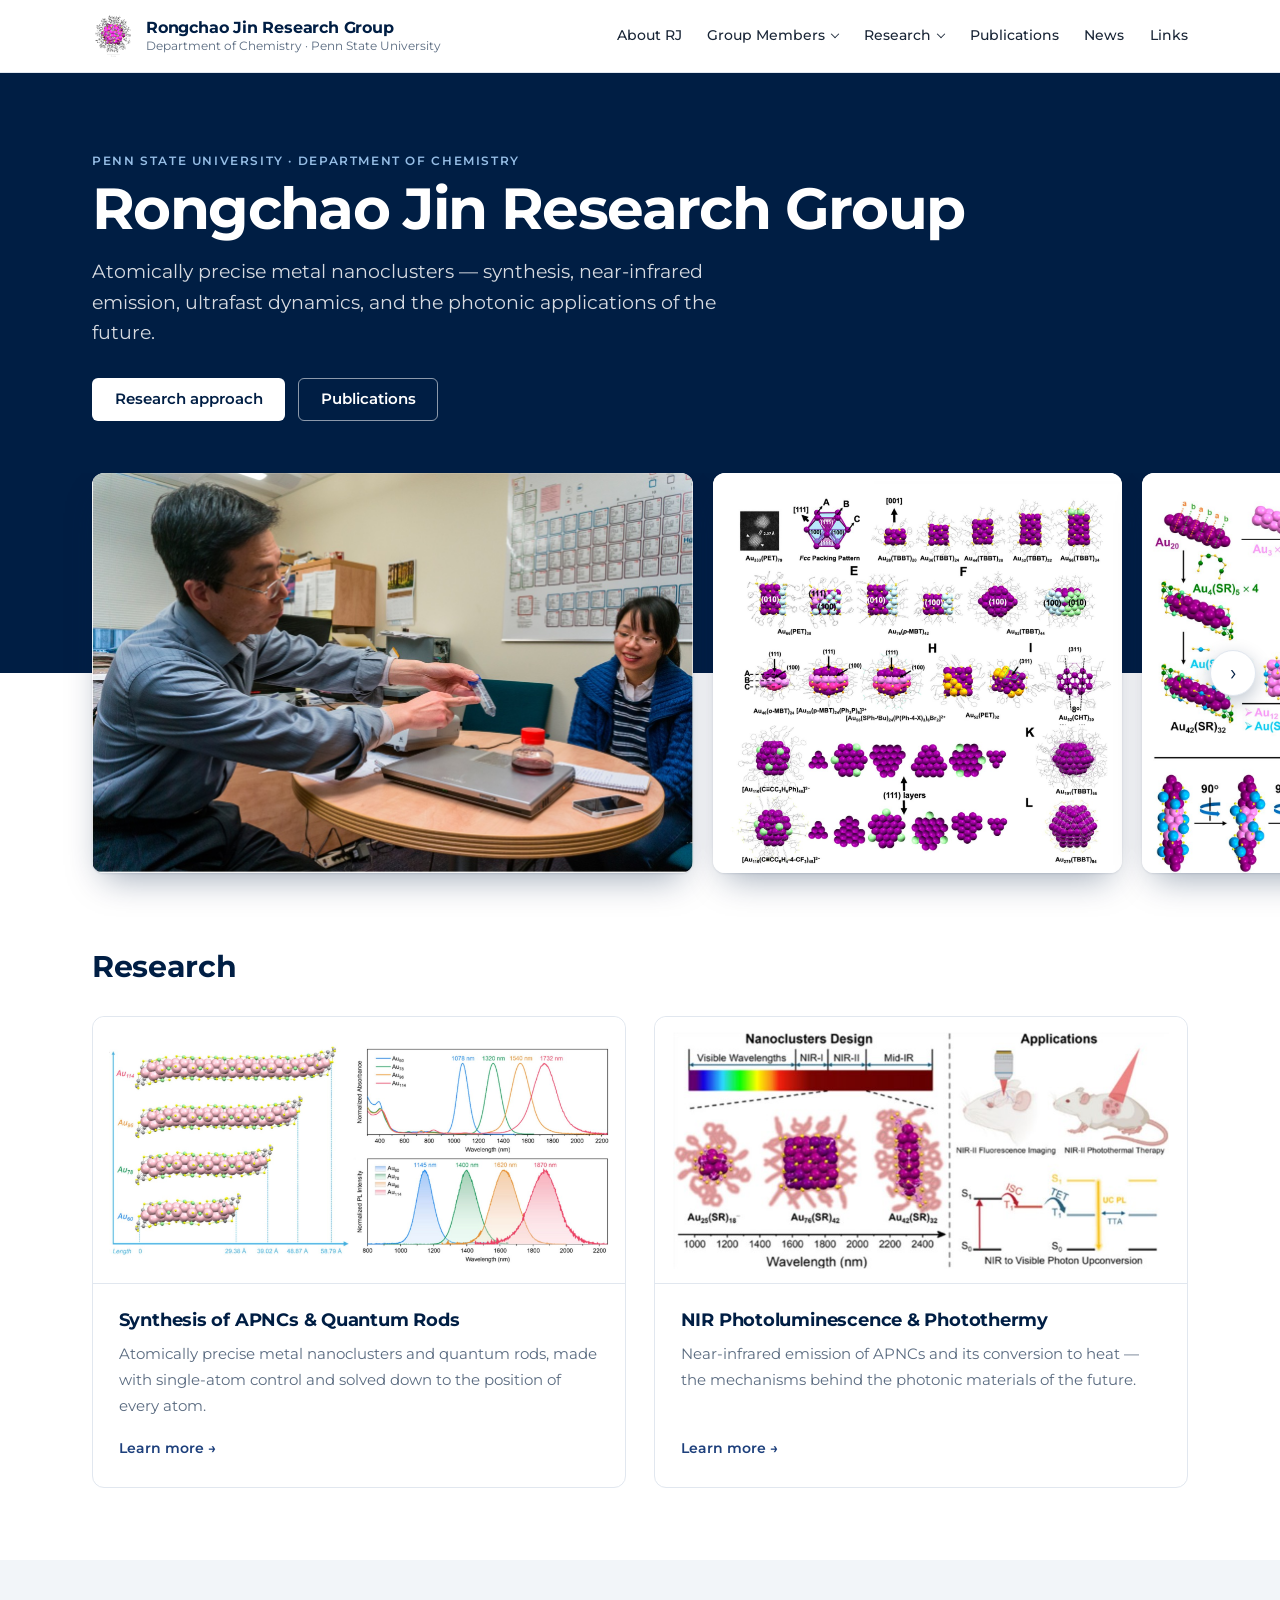
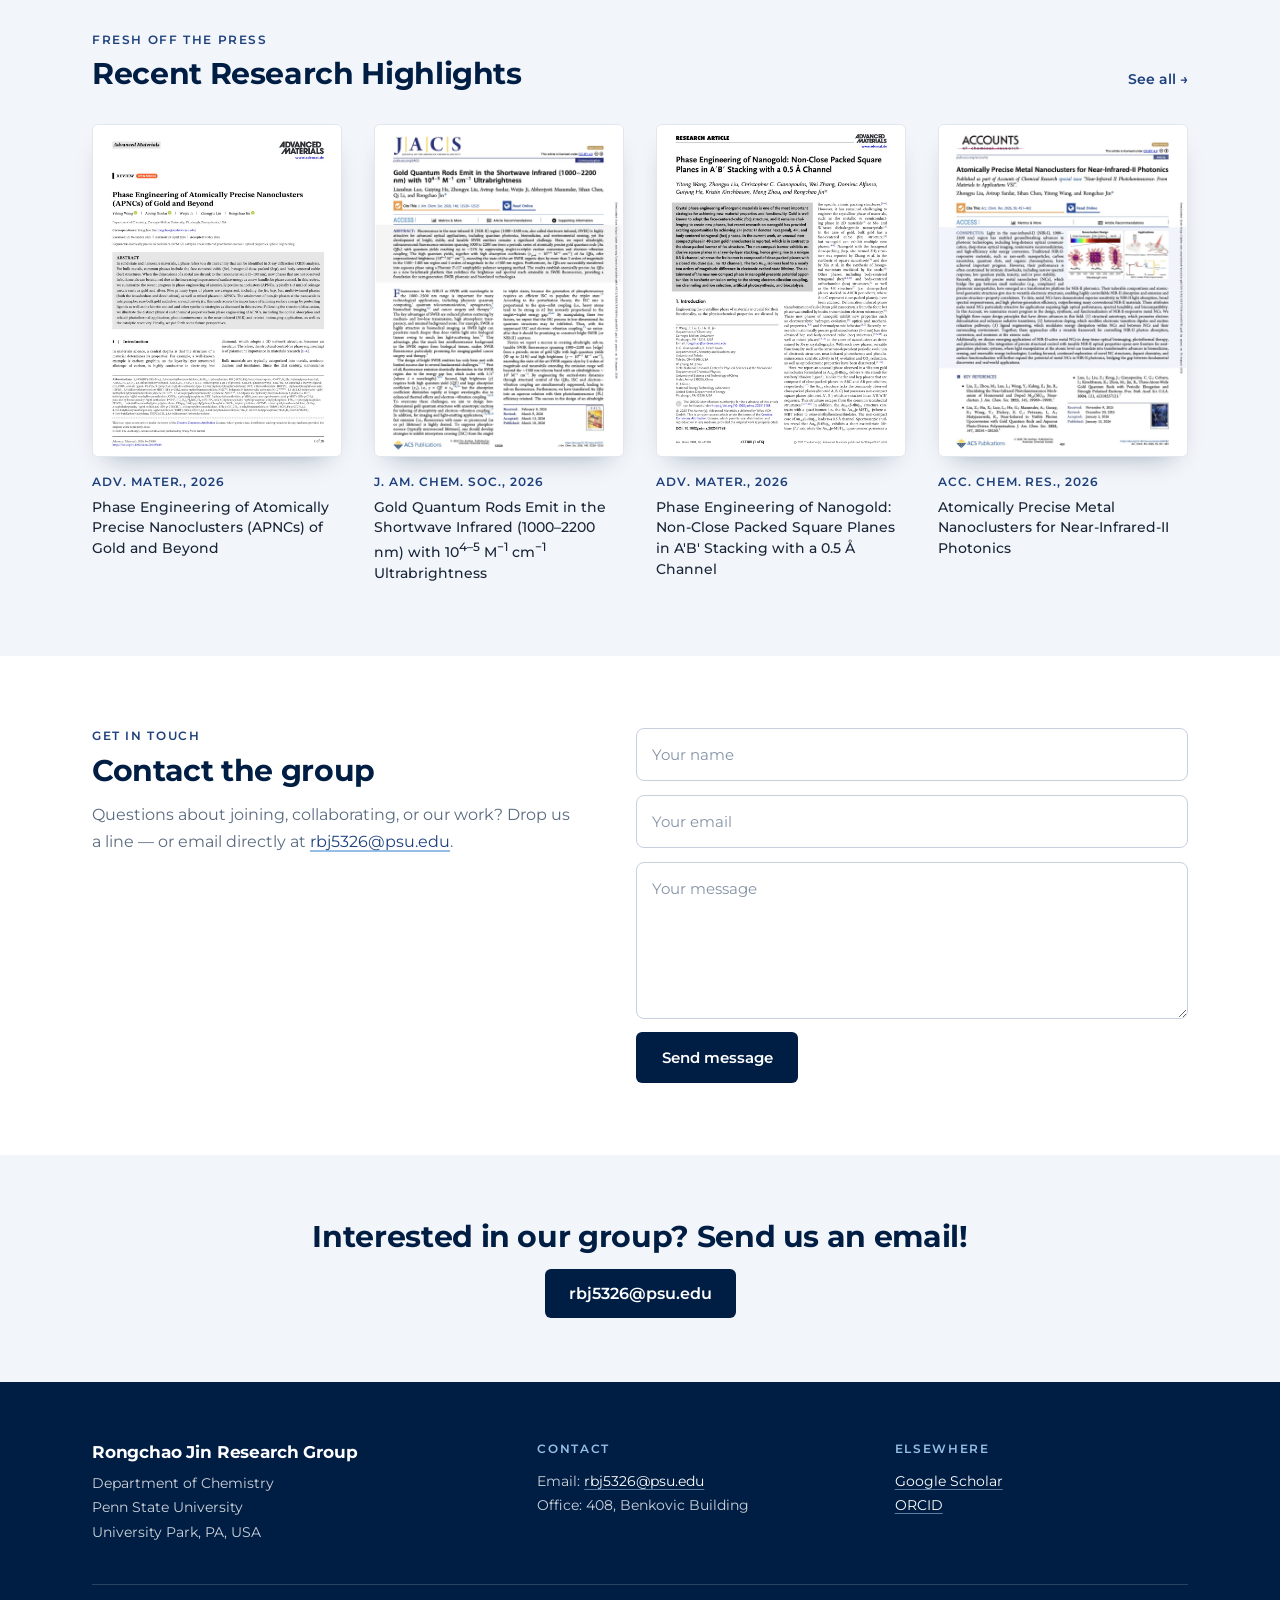
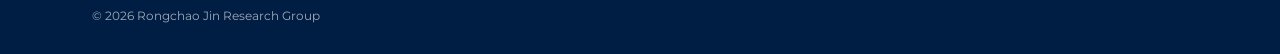
==== index.html @ 64a47c7a "Add files via upload" ====
<!DOCTYPE html>
<html lang="en">
<head>
<meta charset="UTF-8">
<meta name="viewport" content="width=device-width, initial-scale=1">
<title>Rongchao Jin Research Group — Department of Chemistry, Penn State University</title>
<meta name="description" content="The Jin Research Group at Penn State University: atomically precise metal nanoclusters, NIR emission, ultrafast dynamics and photonic applications.">
<meta name="theme-color" content="#001E44">
<link rel="icon" type="image/png" href="images/favicon.png">
<link rel="apple-touch-icon" href="images/apple-touch-icon.png">
<link rel="preconnect" href="https://fonts.googleapis.com">
<link rel="preconnect" href="https://fonts.gstatic.com" crossorigin>
<link rel="stylesheet" href="assets/style.css">
</head>
<body>
<div id="site-header"></div>

<!-- ══════════ HERO (navy band at the top) ══════════ -->
<div class="hero">
  <div class="wrap">
    <span class="eyebrow">Penn State University · Department of Chemistry</span>
    <h1>Rongchao Jin Research Group</h1>
    <p class="lede">
      Atomically precise metal nanoclusters — synthesis, near-infrared emission,
      ultrafast dynamics, and the photonic applications of the future.
    </p>
    <div class="hero-cta">
      <a class="btn btn-solid" href="research-approach.html">Research approach</a>
      <a class="btn btn-ghost" href="publications.html">Publications</a>
    </div>
  </div>
</div>

<!-- ══════════ PICTURE REEL ══════════
     Every picture is shown whole, all at the same height, and the strip scrolls
     sideways (swipe, drag, or the round arrow buttons). Any picture shape works.
     Click a picture to see it large.
     Add a picture:    copy one <div class="slide">…</div> line, change the file name and the alt text.
     Remove a picture: delete its line. -->
<div class="carousel-wrap" role="region" aria-label="Pictures from the group">
  <button class="car-btn car-prev" type="button" aria-label="Previous picture">‹</button>
  <div class="carousel" id="banner-car">
    <div class="slide"><img src="images/banner1.jpg" alt="Two researchers looking at a sample vial at a table in the group office"></div>
    <div class="slide"><img src="images/banner2.jpg" alt="Crystal structures of a series of gold nanoclusters and their atomic packing patterns"></div>
    <div class="slide"><img src="images/banner3.jpg" alt="Rod-shaped gold nanoclusters growing in length from Au42 to Au114"></div>
    <div class="slide"><img src="images/banner4.jpg" alt="Packing of nanoclusters in a crystal lattice viewed along the [001] direction"></div>
    <div class="slide"><img src="images/banner5.jpg" alt="Double-helical arrangement of nanoclusters in a crystal, shown as blue and cyan strands"></div>
  </div>
  <button class="car-btn car-next" type="button" aria-label="Next picture">›</button>
</div>

<!-- ══════════ RESEARCH THEMES (two tiles) ══════════ -->
<section class="block">
  <div class="wrap">
    <div class="section-head"><h2>Research</h2></div>
    <div class="cards two">
      <div class="card">
        <a class="card-figure" href="research-approach.html#theme-1" tabindex="-1" aria-hidden="true"><img src="images/theme-1.jpg" alt="" loading="lazy"></a>
        <h3>Synthesis of APNCs &amp; Quantum Rods</h3>
        <p>Atomically precise metal nanoclusters and quantum rods, made with single-atom
           control and solved down to the position of every atom.</p>
        <a class="cardlink" href="research-approach.html#theme-1">Learn more →</a>
      </div>
      <div class="card">
        <a class="card-figure" href="research-approach.html#theme-2" tabindex="-1" aria-hidden="true"><img src="images/theme-2.jpg" alt="" loading="lazy"></a>
        <h3>NIR Photoluminescence &amp; Photothermy</h3>
        <p>Near-infrared emission of APNCs and its conversion to heat — the mechanisms
           behind the photonic materials of the future.</p>
        <a class="cardlink" href="research-approach.html#theme-2">Learn more →</a>
      </div>
    </div>
  </div>
</section>

<!-- ══════════ RECENT RESEARCH HIGHLIGHTS — four papers ══════════
     Each paper is one <a class="pubpic"> block:
       href       where a click goes (the paper's DOI link, or publications.html)
       pubimg     picture of the paper (portrait, e.g. its first page), in images/
       cap        journal and year
       cap-title  title of the paper -->
<section class="block alt">
  <div class="wrap">
    <div class="section-head">
      <h2><span class="eyebrow">Fresh off the press</span>Recent Research Highlights</h2>
      <a class="more" href="publications.html">See all →</a>
    </div>
    <div class="pubpics">
      <a class="pubpic" href="publications.html">
        <img class="pubimg" src="images/pub-1.jpg" alt="" loading="lazy">
        <span class="cap">Adv. Mater., 2026</span>
        <span class="cap-title">Phase Engineering of Atomically Precise Nanoclusters (APNCs) of Gold and Beyond</span>
      </a>
      <a class="pubpic" href="publications.html">
        <img class="pubimg" src="images/pub-2.jpg" alt="" loading="lazy">
        <span class="cap">J. Am. Chem. Soc., 2026</span>
        <span class="cap-title">Gold Quantum Rods Emit in the Shortwave Infrared (1000–2200 nm) with 10<sup>4–5</sup> M<sup>−1</sup> cm<sup>−1</sup> Ultrabrightness</span>
      </a>
      <a class="pubpic" href="https://doi.org/10.1002/adma.202517188" target="_blank" rel="noopener">
        <img class="pubimg" src="images/pub-3.jpg" alt="" loading="lazy">
        <span class="cap">Adv. Mater., 2026</span>
        <span class="cap-title">Phase Engineering of Nanogold: Non-Close Packed Square Planes in A′B′ Stacking with a 0.5 Å Channel</span>
      </a>
      <a class="pubpic" href="https://doi.org/10.1021/acs.accounts.5c00782" target="_blank" rel="noopener">
        <img class="pubimg" src="images/pub-4.jpg" alt="" loading="lazy">
        <span class="cap">Acc. Chem. Res., 2026</span>
        <span class="cap-title">Atomically Precise Metal Nanoclusters for Near-Infrared-II Photonics</span>
      </a>
    </div>
  </div>
</section>

<!-- ══════════ CONTACT FORM ══════════
     Right now, pressing "Send message" opens the visitor's own e-mail app with the
     message already written and addressed to the group e-mail in assets/common.js.
     To have messages delivered without the visitor needing a mail app, use Formspree (free tier):
     1. Sign up at formspree.io with rj321@gmail.com (or the future PSU address)
     2. Create a form, copy its ID, and replace YOUR_FORM_ID below. -->
<section class="block" id="contact">
  <div class="wrap contact-grid">
    <div>
      <span class="eyebrow">Get in touch</span>
      <h2>Contact the group</h2>
      <p style="margin-top:0.8rem; color:var(--muted);">
        Questions about joining, collaborating, or our work? Drop us a line —
        or email directly at <a href="mailto:rbj5326@psu.edu">rbj5326@psu.edu</a>.
      </p>
    </div>
    <form class="contact-form" action="https://formspree.io/f/YOUR_FORM_ID" method="POST">
      <label class="sr-only" for="cf-name">Your name</label>
      <input id="cf-name" type="text" name="name" placeholder="Your name" autocomplete="name" required>
      <label class="sr-only" for="cf-email">Your email</label>
      <input id="cf-email" type="email" name="email" placeholder="Your email" autocomplete="email" required>
      <label class="sr-only" for="cf-message">Your message</label>
      <textarea id="cf-message" name="message" rows="5" placeholder="Your message" required></textarea>
      <button type="submit">Send message</button>
    </form>
  </div>
</section>

<div id="site-footer"></div>
<script src="assets/common.js"></script>
</body>
</html>
---- assets/style.css ----
/* ==========================================================================
   Rongchao Jin Research Group — site stylesheet
   --------------------------------------------------------------------------
   QUICK EDITS
     Font ........ change the two lines marked [FONT] just below
     Colours ..... the :root block (Penn State palette)
     Page width .. --maxw in the :root block
   Everything after that is grouped by page section. To restyle something,
   search this file for its class name (e.g. ".person" or ".year-divider").
   ========================================================================== */

/* [FONT] 1 of 2 — which font to download. Pick one at fonts.google.com and
   replace "Montserrat" with its name (spaces become +, e.g. Open+Sans).
   If the new font does not show up, shorten the tail to  :wght@400;700  */
@import url("https://fonts.googleapis.com/css2?family=Montserrat:ital,wght@0,400;0,500;0,600;0,700;1,400;1,500&display=swap");

:root {
  /* [FONT] 2 of 2 — the same font name, in quotes */
  --font: "Montserrat", "Helvetica Neue", Helvetica, Arial, sans-serif;

  /* Penn State palette */
  --navy:  #001E44;   /* Nittany Navy — headings, page bands, footer   */
  --blue:  #1E407C;   /* Beaver Blue  — links, buttons, small labels   */
  --sky:   #96BEE6;   /* Pugh Blue    — accents on navy, underlines    */
  --ink:   #1A2637;   /* body text                                     */
  --muted: #5A6B80;   /* secondary text                                */
  --line:  #E1E7EF;   /* hairlines                                     */
  --wash:  #F2F5F9;   /* pale section background                       */
  --white: #FFFFFF;

  --maxw: 1160px;                          /* page content width       */
  --gutter: clamp(1.25rem, 4vw, 2rem);     /* side padding             */
  --header-h: 72px;
  --radius: 10px;
  --reel-h: clamp(210px, 33vw, 400px);     /* height of homepage reel  */

  /* older names, still used by a few inline styles in the pages */
  --patina: var(--blue);
  --patina-dark: var(--navy);
  --gold: var(--blue);
  --paper: var(--white);
  --card: var(--white);
  --teal-soft: var(--wash);
  --gold-soft: #DDE9F6;
}

/* ---------- Base ---------- */
*, *::before, *::after { box-sizing: border-box; }
* { margin: 0; padding: 0; }
[hidden] { display: none !important; }

html {
  scroll-behavior: smooth;
  scroll-padding-top: calc(var(--header-h) + 1.25rem);
  -webkit-text-size-adjust: 100%;
}

body {
  font-family: var(--font);
  font-size: 1rem;
  line-height: 1.7;
  color: var(--ink);
  background: var(--white);
  -webkit-font-smoothing: antialiased;
  text-rendering: optimizeLegibility;
}

img { max-width: 100%; height: auto; display: block; }
button, input, textarea { font: inherit; color: inherit; }

h1, h2, h3, h4 {
  font-family: var(--font);
  font-weight: 700;
  line-height: 1.2;
  color: var(--navy);
  letter-spacing: -0.012em;
}
h1 { font-size: clamp(2rem, 4.6vw, 3rem); letter-spacing: -0.022em; line-height: 1.1; }
h2 { font-size: clamp(1.4rem, 2.6vw, 1.85rem); }
h3 { font-size: 1.12rem; line-height: 1.3; }
h4 { font-size: 0.98rem; }

p + p { margin-top: 0.9em; }
strong { font-weight: 600; }

a { color: var(--blue); text-decoration: none; }
a:hover { text-decoration: underline; text-underline-offset: 3px; }
p a, li a, td a { text-decoration: underline; text-decoration-color: var(--sky); text-decoration-thickness: 1.5px; text-underline-offset: 3px; }
p a:hover, li a:hover, td a:hover { text-decoration-color: var(--blue); }

:focus-visible { outline: 2px solid var(--blue); outline-offset: 3px; border-radius: 3px; }

.wrap { max-width: var(--maxw); margin: 0 auto; padding-left: var(--gutter); padding-right: var(--gutter); }

.eyebrow {
  display: block;
  margin-bottom: 0.55rem;
  font-size: 0.72rem;
  font-weight: 600;
  letter-spacing: 0.14em;
  text-transform: uppercase;
  color: var(--blue);
  line-height: 1.4;
}

.mono { font-size: 0.86rem; letter-spacing: 0.01em; }

.sr-only {
  position: absolute; width: 1px; height: 1px; overflow: hidden;
  clip: rect(0 0 0 0); clip-path: inset(50%); white-space: nowrap;
}

.skip-link {
  position: absolute; left: 0.75rem; top: -4rem; z-index: 100;
  background: var(--navy); color: #fff; padding: 0.6rem 1rem; border-radius: 6px;
}
.skip-link:focus { top: 0.75rem; }

/* ---------- Header & menu (the markup lives in assets/common.js) ---------- */
#site-header {
  position: sticky; top: 0; z-index: 60;
  min-height: var(--header-h);
  background: var(--white);
  border-bottom: 1px solid var(--line);
}
.navbar {
  position: relative;
  max-width: var(--maxw); min-height: var(--header-h);
  margin: 0 auto; padding: 0 var(--gutter);
  display: flex; align-items: center; justify-content: space-between; gap: 1.25rem;
}
.brand { display: flex; align-items: center; gap: 0.75rem; min-width: 0; color: var(--navy); }
.brand:hover { text-decoration: none; }
.brand img { width: 42px; height: 42px; flex: none; }
.brand-text { display: flex; flex-direction: column; min-width: 0; line-height: 1.2; }
.brand-name { font-weight: 700; font-size: 1.02rem; letter-spacing: -0.012em; color: var(--navy); white-space: nowrap; }
.brand-sub { margin-top: 3px; font-size: 0.72rem; color: var(--muted); white-space: nowrap; overflow: hidden; text-overflow: ellipsis; }

nav.main ul { list-style: none; }
nav.main > ul { display: flex; align-items: center; gap: clamp(1rem, 2vw, 1.9rem); }
nav.main a {
  display: block; padding: 0.5rem 0;
  color: var(--ink); font-size: 0.9rem; font-weight: 500; white-space: nowrap;
  text-decoration: none;
  border-bottom: 2px solid transparent;
}
nav.main > ul > li > a:hover { border-bottom-color: var(--sky); }
nav.main > ul > li > a[aria-current="page"],
nav.main > ul > li.is-active > a { color: var(--navy); border-bottom-color: var(--blue); }

/* drop-down folders (Group Members, Research) */
nav.main li.dropdown { position: relative; }
nav.main li.dropdown > a::after {
  content: ""; display: inline-block; width: 0.42em; height: 0.42em; margin-left: 0.5em;
  border-right: 1.5px solid currentColor; border-bottom: 1.5px solid currentColor;
  transform: translateY(-0.2em) rotate(45deg);
}
nav.main li.dropdown > ul {
  position: absolute; top: 100%; left: -0.9rem; min-width: 13rem;
  padding: 0.45rem; background: var(--white);
  border: 1px solid var(--line); border-radius: var(--radius);
  box-shadow: 0 20px 40px -14px rgba(0, 30, 68, 0.28);
  opacity: 0; visibility: hidden; transform: translateY(6px);
  transition: opacity 0.16s ease, transform 0.16s ease, visibility 0.16s;
}
nav.main li.dropdown:hover > ul,
nav.main li.dropdown:focus-within > ul,
nav.main li.dropdown.open > ul { opacity: 1; visibility: visible; transform: none; }
nav.main li.dropdown > ul a { padding: 0.55rem 0.75rem; border: 0; border-radius: 6px; }
nav.main li.dropdown > ul a:hover,
nav.main li.dropdown > ul a[aria-current="page"] { background: var(--wash); color: var(--blue); }

.nav-toggle {
  display: none; position: relative; flex: none;
  width: 44px; height: 44px; border: 0; border-radius: 8px;
  background: none; cursor: pointer;
}
.nav-toggle span {
  position: absolute; left: 11px; right: 11px; height: 2px; border-radius: 2px;
  background: var(--navy); transition: transform 0.2s ease, opacity 0.2s ease;
}
.nav-toggle span:nth-child(1) { top: 15px; }
.nav-toggle span:nth-child(2) { top: 21px; }
.nav-toggle span:nth-child(3) { top: 27px; }
.nav-toggle[aria-expanded="true"] span:nth-child(1) { transform: translateY(6px) rotate(45deg); }
.nav-toggle[aria-expanded="true"] span:nth-child(2) { opacity: 0; }
.nav-toggle[aria-expanded="true"] span:nth-child(3) { transform: translateY(-6px) rotate(-45deg); }

@media (max-width: 1000px) {
  :root { --header-h: 64px; }
  .nav-toggle { display: block; }
  nav.main {
    display: none;
    position: absolute; top: 100%; left: 0; right: 0;
    max-height: calc(100vh - var(--header-h)); overflow-y: auto;
    padding: 0.25rem var(--gutter) 1.25rem;
    background: var(--white); border-bottom: 1px solid var(--line);
    box-shadow: 0 26px 40px -22px rgba(0, 30, 68, 0.35);
  }
  nav.main.open { display: block; }
  nav.main > ul { flex-direction: column; align-items: stretch; gap: 0; }
  nav.main a { padding: 0.85rem 0; font-size: 1rem; border-bottom: 1px solid var(--line); }
  nav.main > ul > li > a[aria-current="page"],
  nav.main > ul > li.is-active > a,
  nav.main > ul > li > a:hover { border-bottom-color: var(--line); }
  nav.main li.dropdown > a {
    pointer-events: none; border-bottom: 0; padding: 1.2rem 0 0.15rem;
    font-size: 0.72rem; font-weight: 600; letter-spacing: 0.14em; text-transform: uppercase; color: var(--muted);
  }
  nav.main li.dropdown > a::after { display: none; }
  nav.main li.dropdown > ul {
    position: static; min-width: 0; padding: 0; border: 0; border-radius: 0; box-shadow: none;
    opacity: 1; visibility: visible; transform: none;
  }
  nav.main li.dropdown > ul a { padding: 0.85rem 0 0.85rem 0.9rem; border-bottom: 1px solid var(--line); border-radius: 0; }
}
@media (max-width: 480px) {
  .brand img { width: 36px; height: 36px; }
  .brand-name { font-size: 0.95rem; }
  .brand-sub { display: none; }
}

/* ---------- Buttons ---------- */
.btn {
  display: inline-block; padding: 0.72rem 1.35rem;
  border: 1.5px solid transparent; border-radius: 6px;
  font-weight: 600; font-size: 0.92rem; line-height: 1.2; text-decoration: none;
  transition: background-color 0.15s ease, color 0.15s ease, border-color 0.15s ease;
}
.btn:hover { text-decoration: none; }
.btn-solid { background: var(--navy); color: #fff; }
.btn-solid:hover { background: var(--blue); }
.btn-ghost { border-color: var(--navy); color: var(--navy); }
.btn-ghost:hover { background: var(--navy); color: #fff; }

/* ---------- Homepage: navy hero + image reel ---------- */
.hero {
  background: var(--navy); color: #fff;
  padding: clamp(2.75rem, 6.5vw, 5rem) 0 calc(var(--reel-h) * 0.5 + clamp(2.25rem, 5vw, 3.25rem));
}
.hero .eyebrow { color: var(--sky); }
.hero h1 { color: #fff; font-size: clamp(2.2rem, 5.4vw, 3.6rem); line-height: 1.06; letter-spacing: -0.028em; }
.hero .lede {
  margin-top: 1.15rem; max-width: 40rem;
  font-size: clamp(1.02rem, 1.5vw, 1.18rem); line-height: 1.6;
  color: rgba(255, 255, 255, 0.84);
}
.hero-cta { display: flex; flex-wrap: wrap; gap: 0.8rem; margin-top: 1.9rem; }
.hero .btn-solid { background: #fff; color: var(--navy); }
.hero .btn-solid:hover { background: var(--sky); }
.hero .btn-ghost { border-color: rgba(255, 255, 255, 0.55); color: #fff; }
.hero .btn-ghost:hover { background: #fff; border-color: #fff; color: var(--navy); }

/* the reel: every picture at the same height, full picture always visible,
   scrolls sideways (swipe, drag, or the round arrow buttons)                 */
.carousel-wrap { position: relative; margin-top: calc(var(--reel-h) * -0.5); }
.carousel {
  --edge: max(var(--gutter), calc((100% - var(--maxw)) / 2 + var(--gutter)));
  position: relative;
  display: flex; gap: clamp(0.75rem, 1.6vw, 1.25rem);
  padding: 0 var(--edge) 2.75rem;
  overflow-x: auto; overscroll-behavior-x: contain;
  scroll-snap-type: x proximity; scroll-padding-left: var(--edge); scroll-padding-right: var(--edge);
  scrollbar-width: none; -webkit-overflow-scrolling: touch;
  cursor: grab;
}
.carousel::-webkit-scrollbar { display: none; }
.carousel.dragging { cursor: grabbing; scroll-snap-type: none; scroll-behavior: auto; }
.carousel .slide {
  flex: none; height: var(--reel-h); min-width: 6rem;
  border-radius: 12px; overflow: hidden; background: var(--white);
  box-shadow: 0 1px 2px rgba(0, 30, 68, 0.1), 0 16px 34px -12px rgba(0, 30, 68, 0.4);
  scroll-snap-align: start;
}
.carousel .slide img {
  height: 100%; width: auto; max-width: none;
  -webkit-user-drag: none; user-select: none;
}
.car-btn {
  position: absolute; top: calc(var(--reel-h) / 2); z-index: 3;
  width: 46px; height: 46px; margin-top: -23px;
  display: grid; place-items: center;
  border: 1px solid var(--line); border-radius: 50%;
  background: var(--white); color: var(--navy);
  font-size: 1.35rem; line-height: 1; cursor: pointer;
  box-shadow: 0 6px 18px rgba(0, 30, 68, 0.25);
  transition: opacity 0.2s ease, background-color 0.15s ease, color 0.15s ease;
}
.car-btn:hover { background: var(--navy); color: #fff; }
.car-btn[disabled] { opacity: 0; pointer-events: none; }
.car-prev { left: clamp(0.5rem, 2vw, 1.5rem); }
.car-next { right: clamp(0.5rem, 2vw, 1.5rem); }
@media (max-width: 600px) { .car-btn { width: 40px; height: 40px; margin-top: -20px; font-size: 1.2rem; } }
@media (hover: none) { .car-btn { display: none; } }        /* touch screens: just swipe */

/* ---------- Sections ---------- */
section.block { padding: clamp(2.75rem, 6vw, 4.5rem) 0; }
section.block.alt { background: var(--wash); }
.carousel-wrap + section.block { padding-top: clamp(1rem, 2.5vw, 2rem); }

.section-head {
  display: flex; align-items: flex-end; justify-content: space-between;
  gap: 0.75rem 1.5rem; flex-wrap: wrap;
  margin-bottom: clamp(1.25rem, 3vw, 2rem);
}
.section-head .more { font-size: 0.9rem; font-weight: 600; white-space: nowrap; }

/* ---------- Cards (homepage research tiles, Links page panels) ---------- */
.cards { display: grid; grid-template-columns: repeat(3, minmax(0, 1fr)); gap: clamp(1rem, 2.5vw, 1.75rem); }
.cards.two { grid-template-columns: repeat(2, minmax(0, 1fr)); }
@media (max-width: 760px) { .cards, .cards.two { grid-template-columns: minmax(0, 1fr); } }
.card {
  display: flex; flex-direction: column; gap: 0.6rem;
  padding: 1.6rem;
  background: var(--white); border: 1px solid var(--line); border-radius: 12px;
}
.card p { color: var(--muted); font-size: 0.95rem; }
.card a.cardlink { margin-top: auto; padding-top: 0.5rem; font-weight: 600; font-size: 0.9rem; text-decoration: none; }
.card a.cardlink:hover { text-decoration: underline; }
.card-figure {
  display: block; margin: -1.6rem -1.6rem 0.9rem;
  border-bottom: 1px solid var(--line); border-radius: 12px 12px 0 0; overflow: hidden;
  background: var(--white);
}
.card-figure img { width: 100%; aspect-ratio: 2 / 1; object-fit: contain; padding: 0.9rem 1rem; }

/* ---------- Homepage: highlighted papers ---------- */
.pubpics { display: grid; grid-template-columns: repeat(4, minmax(0, 1fr)); gap: clamp(1rem, 2.6vw, 2rem); }
@media (max-width: 760px) { .pubpics { grid-template-columns: repeat(2, minmax(0, 1fr)); } }
.pubpic { display: block; color: inherit; text-decoration: none; }
.pubpic:hover { text-decoration: none; }
.pubpic .pubimg {
  width: 100%; aspect-ratio: 3 / 4; object-fit: cover; object-position: top center;
  background: var(--white); border: 1px solid var(--line); border-radius: 6px;
  box-shadow: 0 12px 26px -16px rgba(0, 30, 68, 0.45);
  transition: transform 0.2s ease, box-shadow 0.2s ease;
}
.pubpic:hover .pubimg { transform: translateY(-4px); box-shadow: 0 20px 32px -16px rgba(0, 30, 68, 0.5); }
.pubpic .cap {
  display: block; margin-top: 0.9rem;
  font-size: 0.74rem; font-weight: 600; letter-spacing: 0.08em; text-transform: uppercase; color: var(--blue);
}
.pubpic .cap-title { display: block; margin-top: 0.3rem; font-size: 0.9rem; font-weight: 500; line-height: 1.45; color: var(--ink); }
.pubpic:hover .cap-title { text-decoration: underline; text-decoration-color: var(--sky); text-underline-offset: 3px; }

/* ---------- Contact form ---------- */
.contact-grid {
  display: grid; grid-template-columns: minmax(0, 1fr) minmax(0, 1.15fr);
  gap: clamp(1.5rem, 5vw, 4rem); align-items: start;
}
@media (max-width: 760px) { .contact-grid { grid-template-columns: minmax(0, 1fr); } }
.contact-form { display: grid; gap: 0.85rem; }
.contact-form input, .contact-form textarea {
  width: 100%; padding: 0.8rem 0.95rem;
  border: 1px solid #C7D1DE; border-radius: 8px;
  background: var(--white); color: var(--ink); font-size: 0.95rem;
}
.contact-form textarea { resize: vertical; min-height: 8.5rem; }
.contact-form input::placeholder, .contact-form textarea::placeholder { color: #8493A6; }
.contact-form input:focus, .contact-form textarea:focus { outline: 2px solid var(--blue); outline-offset: 1px; border-color: var(--blue); }
.contact-form button {
  justify-self: start; padding: 0.78rem 1.6rem;
  border: 0; border-radius: 6px; cursor: pointer;
  background: var(--navy); color: #fff; font-weight: 600; font-size: 0.95rem;
  transition: background-color 0.15s ease;
}
.contact-form button:hover { background: var(--blue); }

/* ---------- Page title band (every page except Home) ---------- */
.page-head {
  padding-top: clamp(2.1rem, 5.2vw, 3.5rem); padding-bottom: clamp(2.1rem, 5.2vw, 3.5rem);
  background: var(--navy); color: #fff;
}
.wrap.page-head {                          /* older page layout: still paints the band edge to edge */
  box-shadow: 0 0 0 100vmax var(--navy);
  clip-path: inset(0 -100vmax);
}
.page-head h1 { color: #fff; }
.page-head p { margin-top: 0.75rem; max-width: 44rem; font-size: 1.05rem; color: rgba(255, 255, 255, 0.82); }
.page-head a { color: #fff; text-decoration-color: var(--sky); }

/* ---------- People ---------- */
.people-grid { display: grid; grid-template-columns: repeat(auto-fill, minmax(210px, 1fr)); gap: 2.25rem 1.75rem; }
@media (max-width: 560px) { .people-grid { grid-template-columns: repeat(2, minmax(0, 1fr)); gap: 1.75rem 1rem; } }
.avatar {
  width: 100%; aspect-ratio: 1 / 1; overflow: hidden;
  border-radius: var(--radius); background: var(--wash);
}
.avatar img { width: 100%; height: 100%; object-fit: cover; }
.person h3 { margin-top: 0.95rem; font-size: 1.08rem; }
.person .email { margin-top: 0.2rem; font-size: 0.8rem; color: var(--muted); overflow-wrap: anywhere; }
.person .email a { color: inherit; text-decoration: none; }
.person .email a:hover { color: var(--blue); text-decoration: underline; }
.person .role { margin-top: 0.55rem; font-size: 0.72rem; font-weight: 600; letter-spacing: 0.1em; text-transform: uppercase; color: var(--blue); }
.person .affil { margin-top: 0.15rem; font-size: 0.84rem; line-height: 1.45; color: var(--ink); }
.person .affil + .affil { margin-top: 0; }
.person .dates, .person .period { margin-top: 0.3rem; font-size: 0.8rem; color: var(--muted); }
@media (max-width: 560px) { .person .email { font-size: 0.7rem; letter-spacing: -0.01em; } }

/* About page: photo + biography */
.pi-card {
  display: grid; grid-template-columns: minmax(200px, 300px) minmax(0, 1fr);
  gap: clamp(1.5rem, 4vw, 3.25rem); align-items: start;
  margin-bottom: clamp(2.5rem, 6vw, 4rem);
}
.pi-card .avatar { border-radius: 12px; }
@media (max-width: 720px) {
  .pi-card { grid-template-columns: minmax(0, 1fr); }
  .pi-card .avatar { max-width: 260px; }
}

/* ---------- Alumni ---------- */
.alum-grid { display: grid; grid-template-columns: repeat(auto-fill, minmax(230px, 1fr)); gap: 0 2rem; }
.alum { padding: 1.05rem 0 1.15rem; border-top: 1px solid var(--line); font-size: 0.92rem; line-height: 1.5; }
.alum .nm { font-size: 1rem; font-weight: 600; color: var(--navy); margin-bottom: 0.15rem; }
.alum .pos { color: var(--muted); }
.alum .yr { margin-top: 0.4rem; font-size: 0.72rem; font-weight: 600; letter-spacing: 0.08em; text-transform: uppercase; color: var(--blue); }

/* ---------- Tables (About page: education & positions) ---------- */
table.alumni { width: 100%; border-collapse: collapse; font-size: 0.95rem; }
table.alumni th {
  padding: 0 1rem 0.7rem 0; text-align: left;
  font-size: 0.72rem; font-weight: 600; letter-spacing: 0.12em; text-transform: uppercase; color: var(--muted);
  border-bottom: 2px solid var(--navy);
}
table.alumni td { padding: 0.8rem 1rem 0.8rem 0; vertical-align: top; border-bottom: 1px solid var(--line); }
table.alumni td:first-child { width: 9.5rem; white-space: nowrap; color: var(--muted); font-variant-numeric: tabular-nums; }
table.alumni td:nth-child(2) { font-weight: 600; color: var(--navy); }
@media (max-width: 640px) {
  table.alumni thead { display: none; }
  table.alumni, table.alumni tbody, table.alumni tr, table.alumni td { display: block; width: auto; }
  table.alumni tr { padding: 0.85rem 0; border-bottom: 1px solid var(--line); }
  table.alumni td { padding: 0; border: 0; }
  table.alumni td:first-child { width: auto; font-size: 0.82rem; }
}

/* ---------- Dated lists (News, awards, invited talks) ---------- */
.news-list { list-style: none; border-top: 1px solid var(--line); }
.news-item {
  display: grid; grid-template-columns: 9.5rem minmax(0, 1fr); gap: 0.2rem 1.5rem;
  padding: 1rem 0; border-bottom: 1px solid var(--line);
}
.news-item .date { padding-top: 0.12rem; font-size: 0.84rem; font-weight: 600; color: var(--muted); font-variant-numeric: tabular-nums; }
@media (max-width: 600px) { .news-item { grid-template-columns: minmax(0, 1fr); } }

/* ---------- Research Approach ---------- */
.research-intro {
  max-width: 54rem; margin-left: auto; margin-right: auto;
  padding-top: clamp(2.25rem, 5vw, 3.5rem);
  font-size: 1.05rem; text-align: justify; hyphens: auto;
}
.research-intro h2 { text-align: center; }
@media (max-width: 700px) { .research-intro { text-align: left; hyphens: manual; font-size: 1rem; } }   /* justified text gaps badly on a phone */
.research-section {
  display: grid; grid-template-columns: minmax(0, 1fr) minmax(0, 1fr);
  gap: clamp(1.5rem, 4.5vw, 3.75rem); align-items: center;
  padding: clamp(2.25rem, 5vw, 3.75rem) 0;
  border-bottom: 1px solid var(--line);
}
.research-section:last-of-type { border-bottom: 0; }
.research-section.rev > div:last-child { order: -1; }   /* "rev" = picture on the left */
.research-section .figimg,
.research-section > div:last-child img {
  width: 100%; aspect-ratio: 2 / 1; object-fit: contain;   /* whole figure, never cropped */
}
@media (max-width: 820px) {
  .research-section { grid-template-columns: minmax(0, 1fr); }
  .research-section.rev > div:last-child { order: 0; }
}
.cite { margin-top: 1rem; font-size: 0.84rem; line-height: 1.6; color: var(--muted); }

/* ---------- Group Photos ---------- */
.gp { max-width: 980px; margin: 0 auto clamp(2.5rem, 6vw, 4rem); }
.gp:last-child { margin-bottom: 0; }
.gp .gp-date { margin-bottom: 0.7rem; font-size: 0.74rem; font-weight: 600; letter-spacing: 0.14em; text-transform: uppercase; color: var(--blue); }
.gp img { border-radius: var(--radius); }               /* shown at full width, but never blown up past its real size */
.gp .gp-cap { margin-top: 0.7rem; font-size: 0.95rem; color: var(--muted); }

/* ---------- Instruments ---------- */
.inst-grid { display: grid; grid-template-columns: repeat(auto-fill, minmax(240px, 1fr)); gap: 2.25rem 1.75rem; }
.inst img { width: 100%; aspect-ratio: 4 / 3; object-fit: cover; border-radius: var(--radius); background: var(--wash); }
.inst .inst-body { padding-top: 0.95rem; }
.inst .inst-body p { margin-top: 0.35rem; font-size: 0.92rem; color: var(--muted); }

/* ---------- Funding ---------- */
.logo-showcase {
  display: flex; flex-wrap: wrap; justify-content: center; align-items: center;
  gap: clamp(2.25rem, 6vw, 4rem) clamp(2.5rem, 7vw, 5rem);
  max-width: 900px; margin: 0 auto; padding: clamp(0.5rem, 3vw, 2rem) 0;
}
.logo-showcase img { height: clamp(96px, 15vw, 170px); width: auto; max-width: min(340px, 72vw); object-fit: contain; }

/* ---------- Publications ---------- */
.pub-tools { margin-bottom: 0.5rem; }
.pub-tools input[type="search"] {
  width: 100%; max-width: 34rem; padding: 0.8rem 1rem;
  border: 1px solid #C7D1DE; border-radius: 8px;
  background: var(--white); color: var(--ink); font-size: 0.95rem;
}
.pub-tools input[type="search"]:focus { outline: 2px solid var(--blue); outline-offset: 1px; border-color: var(--blue); }
.pub-count { min-height: 1.5rem; margin-top: 0.5rem; font-size: 0.86rem; color: var(--muted); }
.year-nav { display: flex; flex-wrap: wrap; gap: 0.4rem; margin-top: 0.5rem; }
.year-nav a {
  padding: 0.22rem 0.62rem; border: 1px solid var(--line); border-radius: 999px;
  font-size: 0.8rem; font-weight: 500; font-variant-numeric: tabular-nums; color: var(--ink); text-decoration: none;
}
.year-nav a:hover { background: var(--navy); border-color: var(--navy); color: #fff; }

.year-divider {
  position: sticky; top: var(--header-h); z-index: 5;       /* the year stays in view while you scroll its papers */
  margin-top: 2.25rem; padding: 0.7rem 0 0.55rem;
  background: var(--white); border-bottom: 2px solid var(--navy);
  font-size: 1.35rem; font-weight: 700; letter-spacing: -0.01em; color: var(--navy);
  scroll-margin-top: -1.25rem;                              /* a year button lands the heading right under the menu */
}
.pub-list { list-style: none; }
.pub {
  display: grid; grid-template-columns: 3.5rem minmax(0, 1fr); gap: 1.25rem; align-items: start;
  padding: 1.05rem 0; border-bottom: 1px solid var(--line);
}
.pub-year { padding-top: 0.15rem; font-size: 0.84rem; font-weight: 600; color: var(--muted); }
#manual-pubs .pub { grid-template-columns: minmax(0, 1fr); }
#manual-pubs .pub-year { display: none; }
#manual-pubs .pub.with-toc { grid-template-columns: 112px minmax(0, 1fr); }
.pub .pub-toc { width: 112px; height: 112px; object-fit: contain; background: var(--white); border: 1px solid var(--line); border-radius: 6px; }
.pub-title { font-weight: 600; line-height: 1.45; color: var(--navy); }
.pub-authors { margin-top: 0.25rem; font-size: 0.9rem; color: var(--muted); }
.pub-authors strong { color: var(--ink); }
.pub-meta { margin-top: 0.3rem; font-size: 0.86rem; }
.pub-meta .journal { font-style: italic; }
.pub-meta a { font-weight: 600; text-decoration: underline; text-decoration-color: var(--sky); text-underline-offset: 3px; }
@media (max-width: 600px) {
  #manual-pubs .pub.with-toc { grid-template-columns: minmax(0, 1fr); }
  .pub .pub-toc { display: none; }
}

/* ---------- Links page ---------- */
.links-cols { display: grid; grid-template-columns: repeat(3, minmax(0, 1fr)); gap: clamp(1rem, 2.5vw, 1.75rem); align-items: stretch; }
.links-cols .card { height: 23rem; gap: 0; }            /* all three panels the same size */
.links-cols h3 { margin-bottom: 0.6rem; }
.links-cols h4 { margin: 0.2rem 0 0.4rem; font-size: 0.72rem; font-weight: 600; letter-spacing: 0.12em; text-transform: uppercase; color: var(--muted); }
.links-cols ul { list-style: none; }
.links-cols li { padding: 0.6rem 0; border-bottom: 1px solid var(--line); font-size: 0.93rem; line-height: 1.45; }
.links-cols li:last-child { border-bottom: 0; }
.links-cols li a { text-decoration: none; color: var(--ink); }
.links-cols li a[href]:not([href="#"]) { color: var(--blue); }
.links-cols li a[href]:not([href="#"]):hover { text-decoration: underline; }
.links-cols li a[href="#"] { cursor: default; }
.scrolllist {                                            /* the list scrolls inside its panel */
  flex: 1; min-height: 0; overflow-y: auto; overscroll-behavior: contain;
  margin-right: -0.6rem; padding-right: 0.6rem; padding-bottom: 1.75rem;
  scrollbar-width: thin; scrollbar-color: #C3CDD9 transparent;
  /* names fade out at the bottom edge, a hint that the list keeps going */
  -webkit-mask-image: linear-gradient(to bottom, #000 calc(100% - 2.25rem), transparent);
          mask-image: linear-gradient(to bottom, #000 calc(100% - 2.25rem), transparent);
}
.scrolllist::-webkit-scrollbar { width: 8px; }
.scrolllist::-webkit-scrollbar-thumb { background: #C3CDD9; border-radius: 4px; }
.scrolllist li:last-child { border-bottom: 1px solid var(--line); }
.scrolllist ul:last-child li:last-child { border-bottom: 0; }
.list-gap { height: 1.75rem; border: 0; }                /* blank space between two groups of names */
@media (max-width: 860px) {
  .links-cols { grid-template-columns: minmax(0, 1fr); }
  .links-cols .card { height: auto; }
  .scrolllist { max-height: 22rem; }
}

/* ---------- "Interested in our group?" band + footer (markup in assets/common.js) ---------- */
.recruit { padding: clamp(2.5rem, 6vw, 4rem) 0; background: var(--wash); text-align: center; }
.recruit p { margin-top: 0.9rem; }
.recruit a {
  display: inline-block; padding: 0.7rem 1.5rem; border-radius: 6px;
  background: var(--navy); color: #fff; font-weight: 600; text-decoration: none;
  transition: background-color 0.15s ease;
}
.recruit a:hover { background: var(--blue); }

footer.site { padding: clamp(2.5rem, 6vw, 3.75rem) 0 1.75rem; background: var(--navy); color: rgba(255, 255, 255, 0.8); font-size: 0.9rem; }
.footer-grid { display: grid; grid-template-columns: 1.3fr 1fr 1fr; gap: 2rem clamp(1.5rem, 5vw, 4rem); }
@media (max-width: 760px) { .footer-grid { grid-template-columns: minmax(0, 1fr); } }
footer.site h4 { margin-bottom: 0.75rem; font-size: 0.74rem; font-weight: 600; letter-spacing: 0.14em; text-transform: uppercase; color: var(--sky); }
footer.site .footer-name { margin-bottom: 0.5rem; font-size: 1.05rem; font-weight: 700; letter-spacing: -0.01em; text-transform: none; color: #fff; }
footer.site a { color: #fff; text-decoration: underline; text-decoration-color: rgba(150, 190, 230, 0.6); text-underline-offset: 3px; }
footer.site a:hover { text-decoration-color: #fff; }
.footnote { margin-top: 2.5rem; padding-top: 1.25rem; border-top: 1px solid rgba(255, 255, 255, 0.16); font-size: 0.78rem; color: rgba(255, 255, 255, 0.62); }

/* ---------- Click-to-enlarge pictures ---------- */
.zoomable { cursor: zoom-in; }
dialog.lightbox {
  width: 100vw; height: 100vh; max-width: none; max-height: none;
  padding: 1rem; border: 0; background: transparent; overflow: hidden;
}
dialog.lightbox[open] { display: grid; place-items: center; }
dialog.lightbox::backdrop { background: rgba(0, 14, 34, 0.96); }
.lightbox figure { display: grid; justify-items: center; gap: 0.85rem; max-width: 100%; }
.lightbox img {
  width: auto; height: auto; max-width: min(94vw, 1600px); max-height: 84vh;
  border-radius: 8px; background: var(--white); box-shadow: 0 30px 80px rgba(0, 0, 0, 0.5);
}
.lightbox figcaption { max-width: 70ch; text-align: center; font-size: 0.9rem; color: rgba(255, 255, 255, 0.86); }
.lightbox .lb-close {
  position: fixed; top: 1rem; right: 1rem;
  width: 46px; height: 46px; border: 0; border-radius: 50%;
  background: rgba(255, 255, 255, 0.16); color: #fff; font-size: 1.6rem; line-height: 1; cursor: pointer;
}
.lightbox .lb-close:hover { background: rgba(255, 255, 255, 0.3); }

/* ---------- Pictures ease in and grow to full size as you scroll to them ---------- */
.js .reveal {
  opacity: 0; transform: translateY(16px) scale(0.94);
  transition: opacity 0.7s ease, transform 0.8s cubic-bezier(0.2, 0.65, 0.2, 1);
  transition-delay: calc(var(--i, 0) * 70ms);
}
.js .reveal.in { opacity: 1; transform: none; }

@media (prefers-reduced-motion: reduce) {
  html { scroll-behavior: auto; }
  *, *::before, *::after { animation: none !important; transition: none !important; }
  .js .reveal { opacity: 1; transform: none; }
}

/* ---------- Older class names, kept so previously written snippets still work ---------- */
.figure-slot img { width: 100%; border-radius: var(--radius); }
.gallery { display: grid; grid-template-columns: repeat(auto-fill, minmax(240px, 1fr)); gap: 1rem; }
.card .formula { font-size: 0.75rem; font-weight: 600; letter-spacing: 0.06em; color: var(--blue); }

@media print {
  #site-header, .recruit, .car-btn, .pub-tools, .nav-toggle { display: none !important; }
  .page-head, .hero, footer.site { background: none !important; box-shadow: none !important; color: #000 !important; }
  .page-head h1, .hero h1 { color: #000 !important; }
  .js .reveal { opacity: 1 !important; transform: none !important; }
}
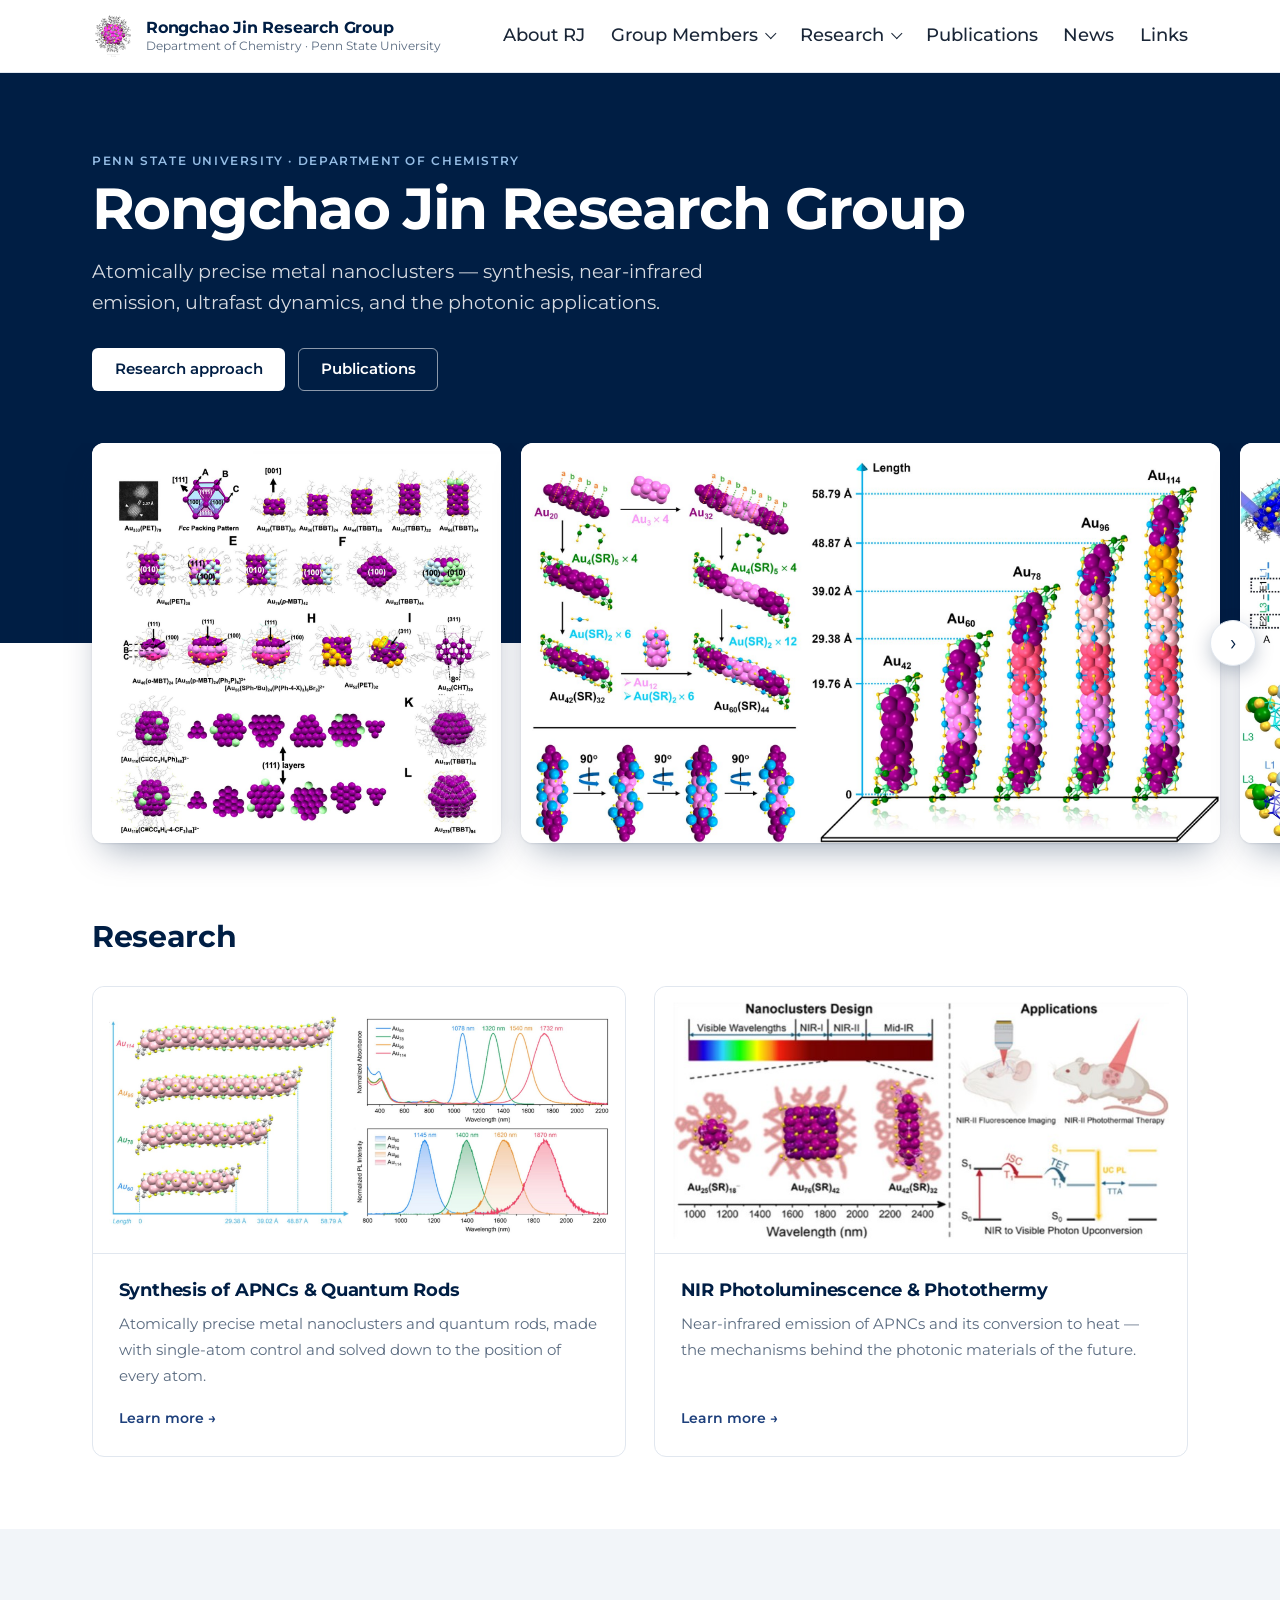
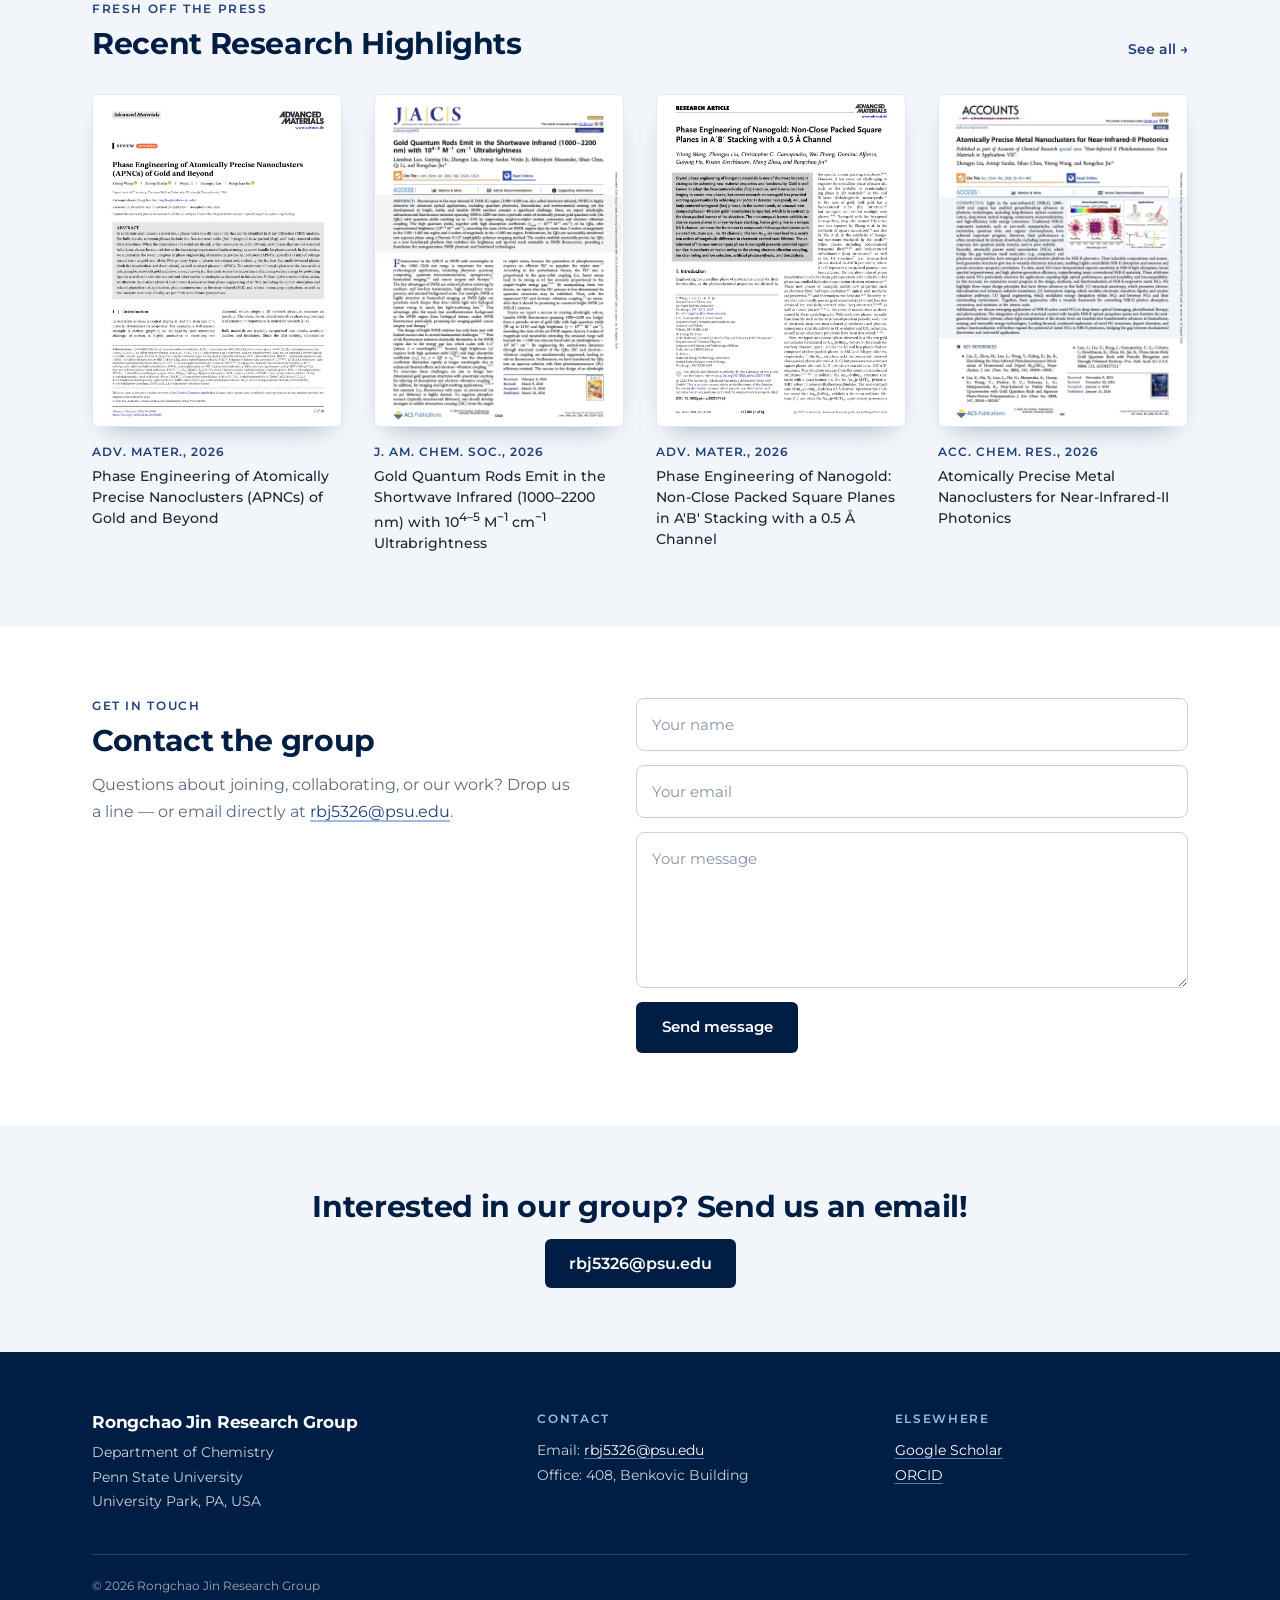
==== commit 4b8d86ef: "Update index.html" ====
--- a/index.html
+++ b/index.html
@@ -22,7 +22,7 @@
     <h1>Rongchao Jin Research Group</h1>
     <p class="lede">
       Atomically precise metal nanoclusters — synthesis, near-infrared emission,
-      ultrafast dynamics, and the photonic applications of the future.
+      ultrafast dynamics, and the photonic applications.
     </p>
     <div class="hero-cta">
       <a class="btn btn-solid" href="research-approach.html">Research approach</a>
@@ -40,10 +40,10 @@
 <div class="carousel-wrap" role="region" aria-label="Pictures from the group">
   <button class="car-btn car-prev" type="button" aria-label="Previous picture">‹</button>
   <div class="carousel" id="banner-car">
-    <div class="slide"><img src="images/banner1.jpg" alt="Two researchers looking at a sample vial at a table in the group office"></div>
+    <!-- <div class="slide"><img src="images/banner1.jpg" alt="Two researchers looking at a sample vial at a table in the group office"></div> -->
     <div class="slide"><img src="images/banner2.jpg" alt="Crystal structures of a series of gold nanoclusters and their atomic packing patterns"></div>
     <div class="slide"><img src="images/banner3.jpg" alt="Rod-shaped gold nanoclusters growing in length from Au42 to Au114"></div>
-    <div class="slide"><img src="images/banner4.jpg" alt="Packing of nanoclusters in a crystal lattice viewed along the [001] direction"></div>
+    <!-- <div class="slide"><img src="images/banner4.jpg" alt="Packing of nanoclusters in a crystal lattice viewed along the [001] direction"></div> -->
     <div class="slide"><img src="images/banner5.jpg" alt="Double-helical arrangement of nanoclusters in a crystal, shown as blue and cyan strands"></div>
   </div>
   <button class="car-btn car-next" type="button" aria-label="Next picture">›</button>
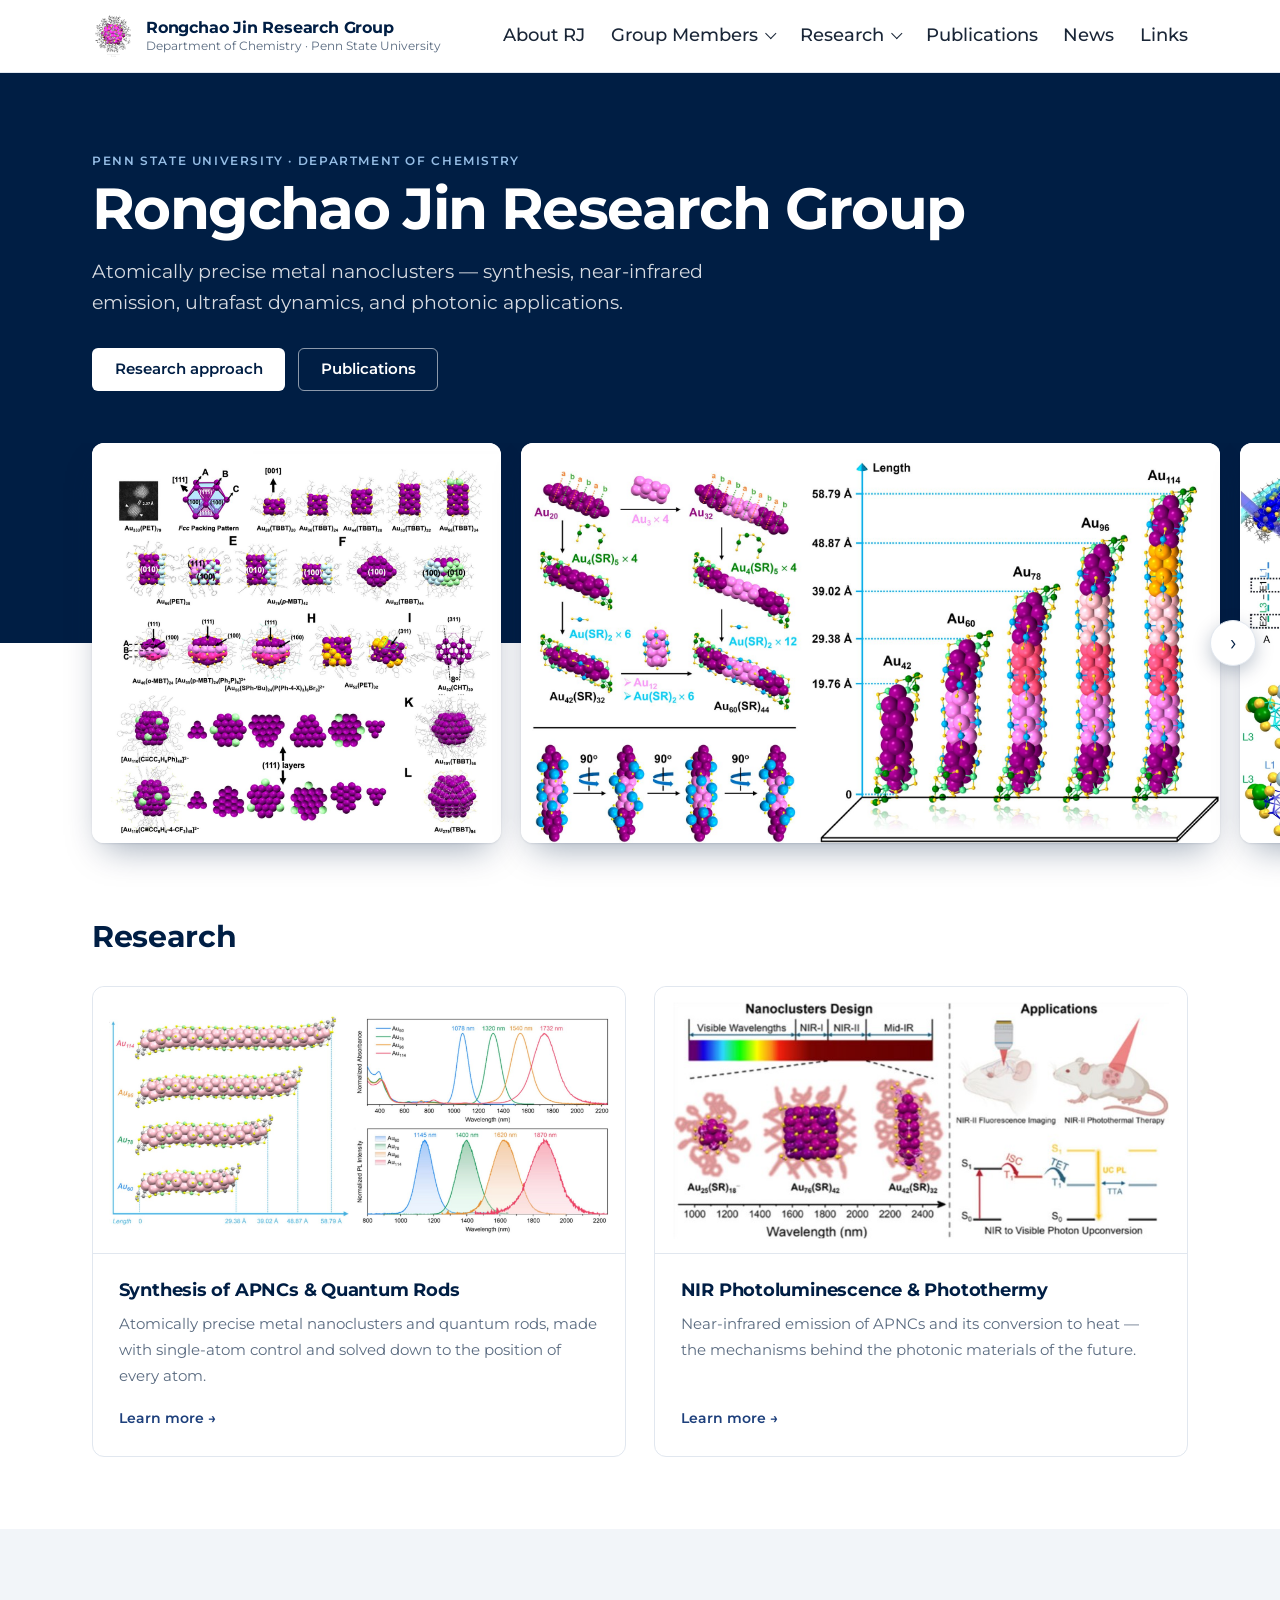
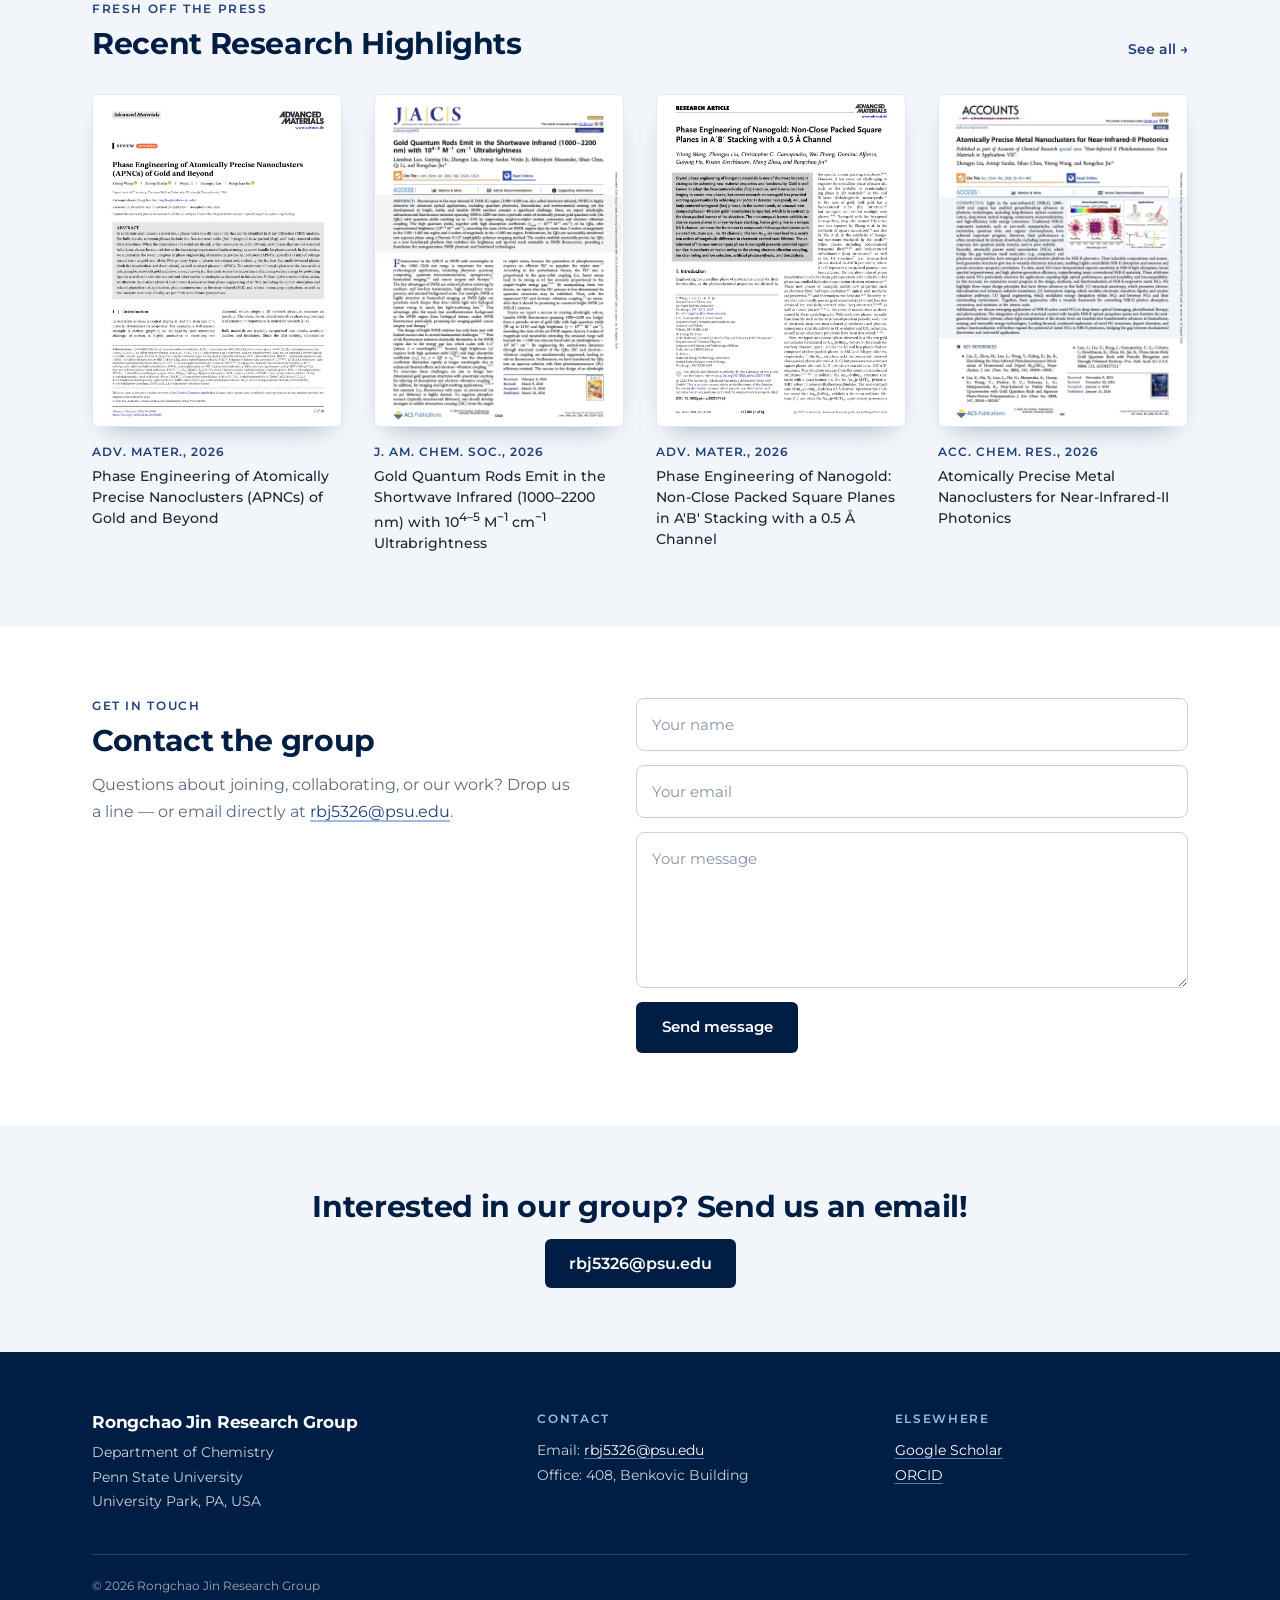
==== commit 7d6e036a: "Update index.html" ====
--- a/index.html
+++ b/index.html
@@ -22,7 +22,7 @@
     <h1>Rongchao Jin Research Group</h1>
     <p class="lede">
       Atomically precise metal nanoclusters — synthesis, near-infrared emission,
-      ultrafast dynamics, and the photonic applications.
+      ultrafast dynamics, and photonic applications.
     </p>
     <div class="hero-cta">
       <a class="btn btn-solid" href="research-approach.html">Research approach</a>
